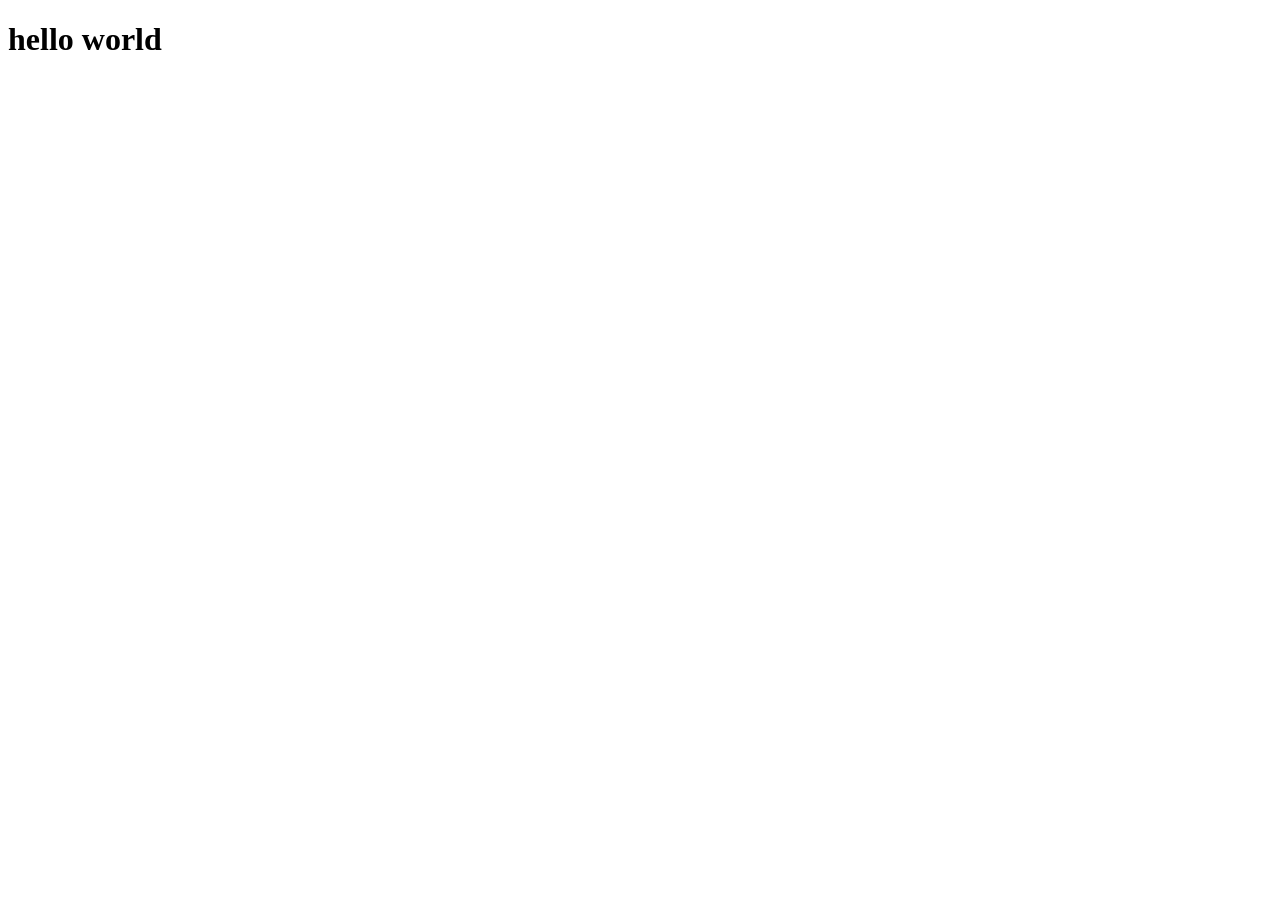
==== hello.html @ 12819262 "commit" ====
<!DOCTYPE html>
<html lang="en">
<head>
    <meta charset="UTF-8">
    <meta name="viewport" content="width=device-width, initial-scale=1.0">
    <title>Document</title>
</head>
<body>
    <h1> hello world</h1>
    
</body>
</html>
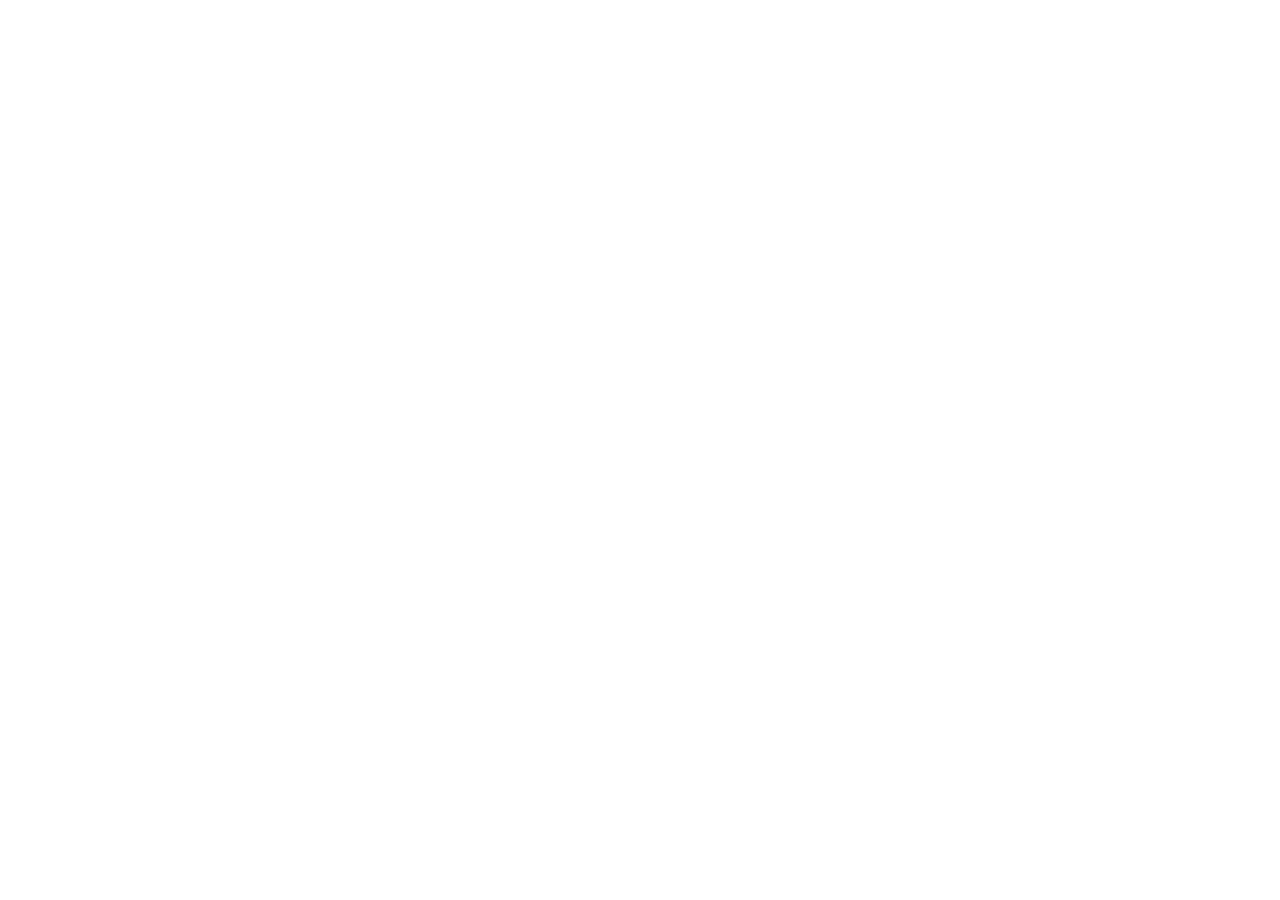
==== commit 1acb1f96: "commit" ====
--- a/hello.html
+++ b/hello.html
@@ -6,7 +6,9 @@
     <title>Document</title>
 </head>
 <body>
-    <h1> hello world</h1>
+    <div>
+        <div
+    </div>
     
 </body>
 </html>
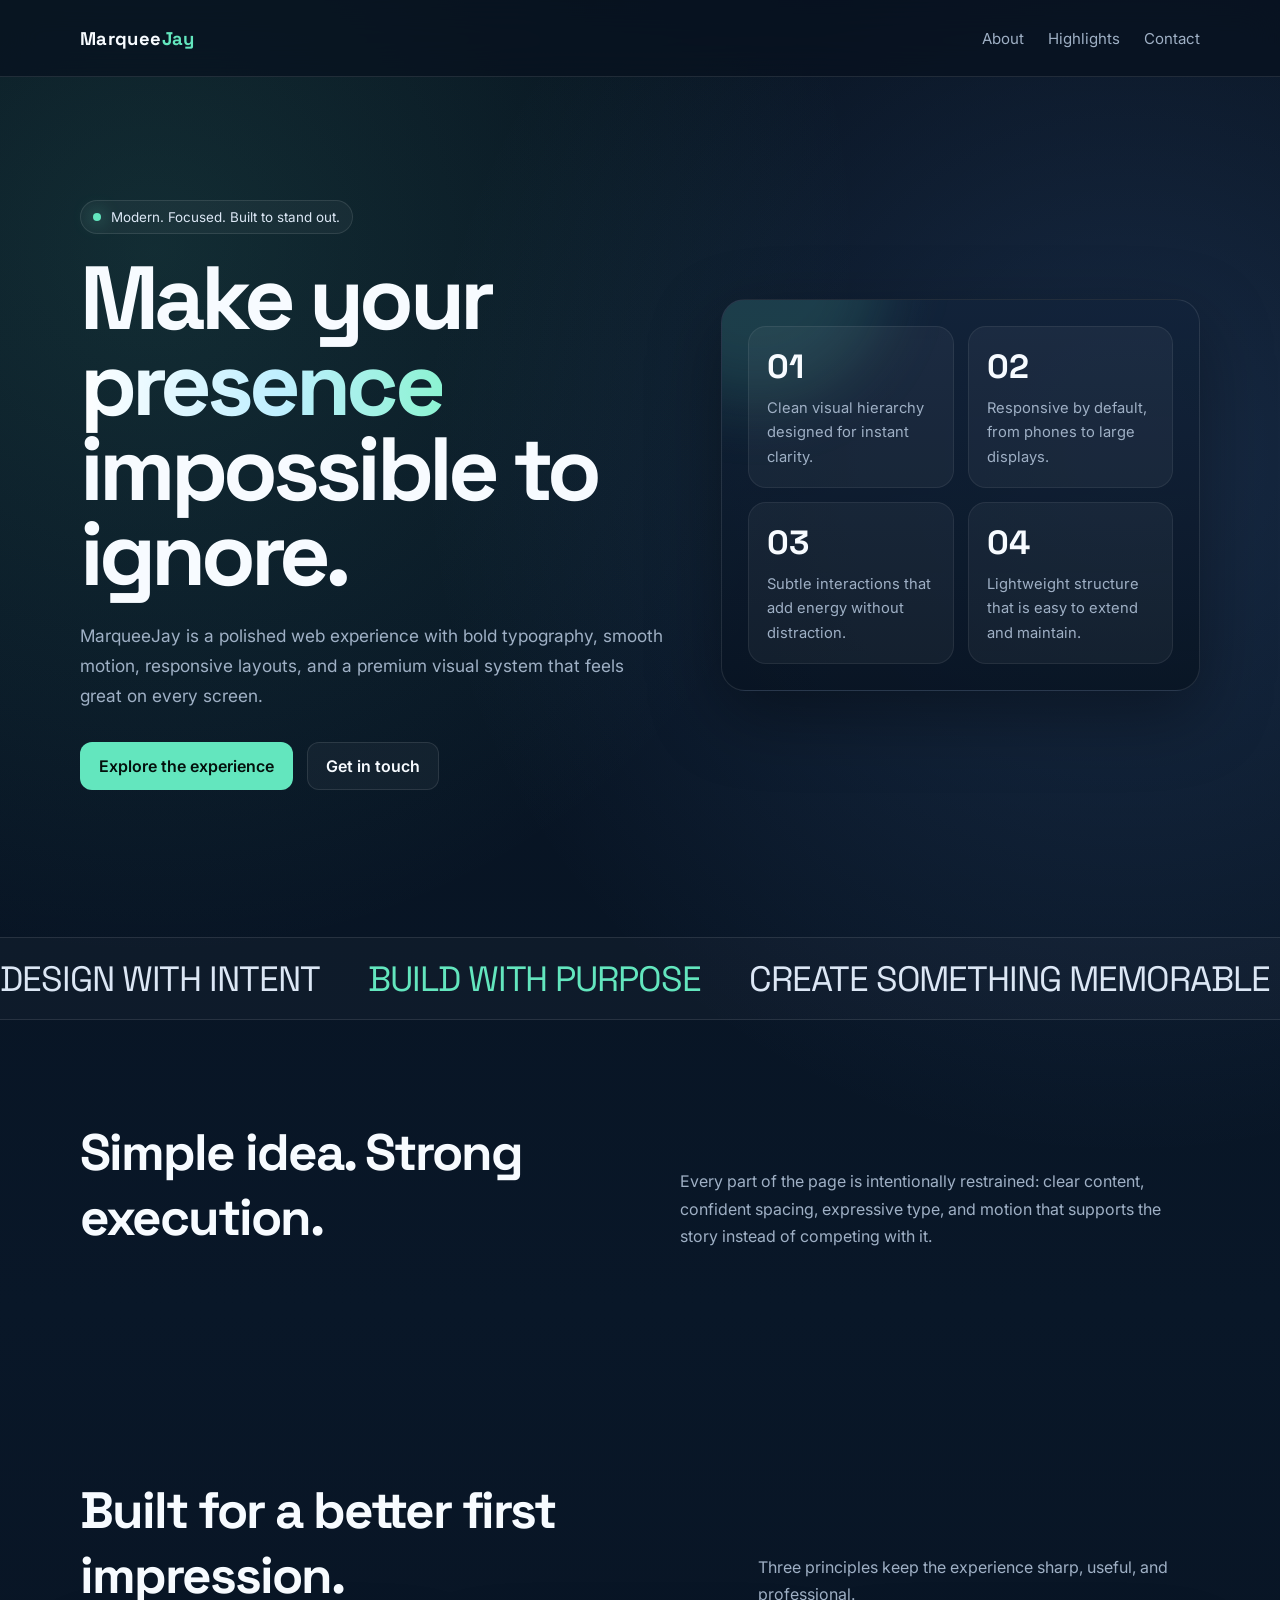
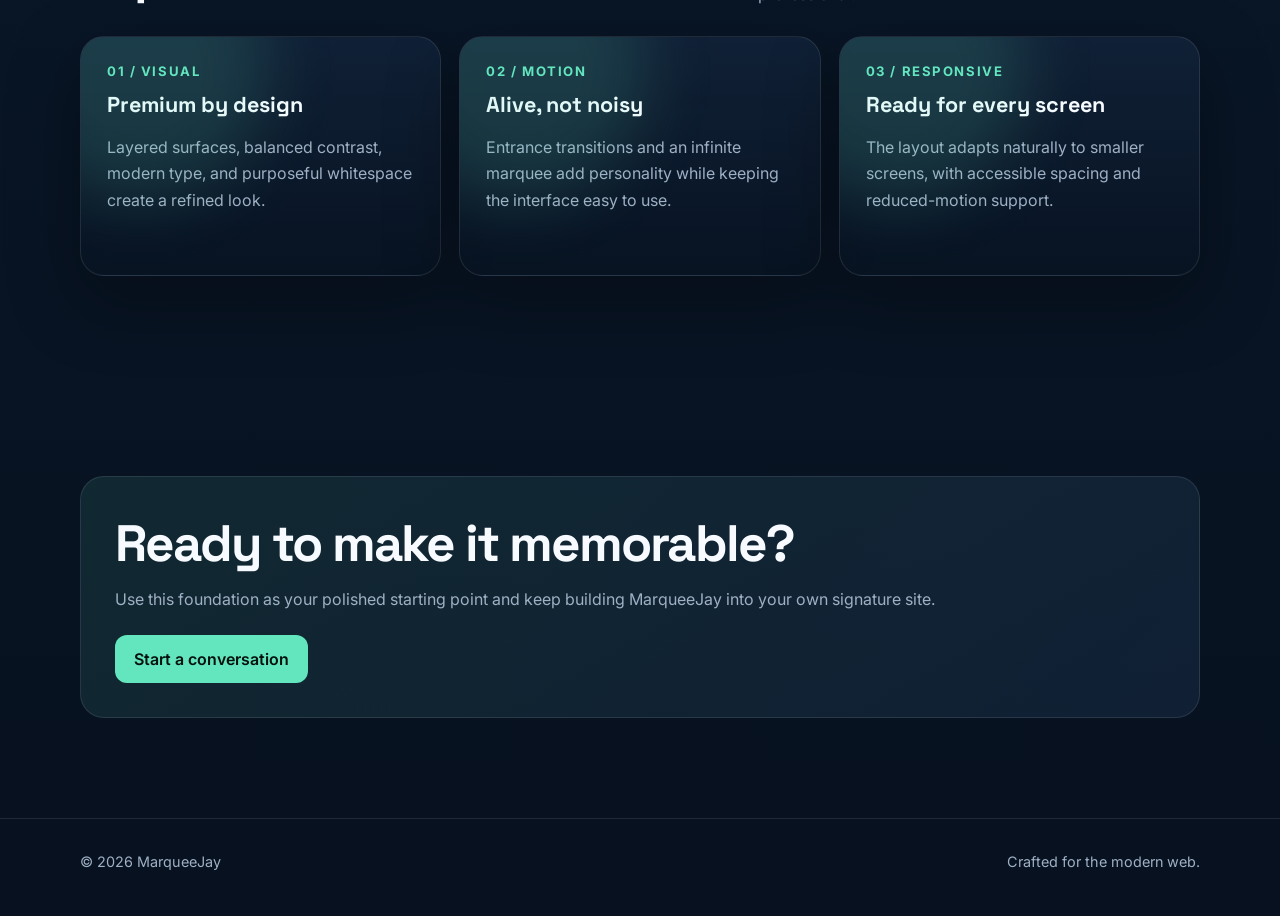
==== commit c1854fa5: "Transform MarqueeJay into a professional landing page" ====
--- a/hello.html
+++ b/hello.html
@@ -3,12 +3,126 @@
 <head>
     <meta charset="UTF-8">
     <meta name="viewport" content="width=device-width, initial-scale=1.0">
-    <title>Document</title>
+    <meta name="description" content="MarqueeJay — a clean, modern showcase built for the web.">
+    <title>MarqueeJay — Modern Web Showcase</title>
+    <link rel="stylesheet" href="style.css">
 </head>
 <body>
-    <div>
-        <div
-    </div>
-    
+    <header class="nav">
+        <div class="container nav-inner">
+            <a class="brand" href="#top">Marquee<span>Jay</span></a>
+            <nav class="nav-links" aria-label="Main navigation">
+                <a href="#about">About</a>
+                <a href="#features">Highlights</a>
+                <a href="#contact">Contact</a>
+            </nav>
+        </div>
+    </header>
+
+    <main id="top">
+        <section class="hero">
+            <div class="container hero-grid">
+                <div>
+                    <div class="eyebrow reveal">Modern. Focused. Built to stand out.</div>
+                    <h1 class="reveal delay-1">Make your <span>presence</span> impossible to ignore.</h1>
+                    <p class="hero-copy reveal delay-2">
+                        MarqueeJay is a polished web experience with bold typography, smooth motion,
+                        responsive layouts, and a premium visual system that feels great on every screen.
+                    </p>
+                    <div class="actions reveal delay-2">
+                        <a class="btn btn-primary" href="#features">Explore the experience</a>
+                        <a class="btn btn-secondary" href="#contact">Get in touch</a>
+                    </div>
+                </div>
+
+                <div class="card reveal delay-2" aria-label="Project highlights">
+                    <div class="card-grid">
+                        <article class="metric">
+                            <strong>01</strong>
+                            <p>Clean visual hierarchy designed for instant clarity.</p>
+                        </article>
+                        <article class="metric">
+                            <strong>02</strong>
+                            <p>Responsive by default, from phones to large displays.</p>
+                        </article>
+                        <article class="metric">
+                            <strong>03</strong>
+                            <p>Subtle interactions that add energy without distraction.</p>
+                        </article>
+                        <article class="metric">
+                            <strong>04</strong>
+                            <p>Lightweight structure that is easy to extend and maintain.</p>
+                        </article>
+                    </div>
+                </div>
+            </div>
+        </section>
+
+        <div class="marquee-wrap" aria-hidden="true">
+            <div class="marquee">
+                <span>DESIGN WITH INTENT</span>
+                <span>BUILD WITH PURPOSE</span>
+                <span>CREATE SOMETHING MEMORABLE</span>
+                <span>DESIGN WITH INTENT</span>
+                <span>BUILD WITH PURPOSE</span>
+                <span>CREATE SOMETHING MEMORABLE</span>
+            </div>
+        </div>
+
+        <section class="section" id="about">
+            <div class="container">
+                <div class="section-head">
+                    <h2>Simple idea. Strong execution.</h2>
+                    <p>
+                        Every part of the page is intentionally restrained: clear content, confident spacing,
+                        expressive type, and motion that supports the story instead of competing with it.
+                    </p>
+                </div>
+            </div>
+        </section>
+
+        <section class="section" id="features">
+            <div class="container">
+                <div class="section-head">
+                    <h2>Built for a better first impression.</h2>
+                    <p>Three principles keep the experience sharp, useful, and professional.</p>
+                </div>
+                <div class="showcase">
+                    <article class="card">
+                        <div class="card-kicker">01 / Visual</div>
+                        <h3>Premium by design</h3>
+                        <p>Layered surfaces, balanced contrast, modern type, and purposeful whitespace create a refined look.</p>
+                    </article>
+                    <article class="card">
+                        <div class="card-kicker">02 / Motion</div>
+                        <h3>Alive, not noisy</h3>
+                        <p>Entrance transitions and an infinite marquee add personality while keeping the interface easy to use.</p>
+                    </article>
+                    <article class="card">
+                        <div class="card-kicker">03 / Responsive</div>
+                        <h3>Ready for every screen</h3>
+                        <p>The layout adapts naturally to smaller screens, with accessible spacing and reduced-motion support.</p>
+                    </article>
+                </div>
+            </div>
+        </section>
+
+        <section class="section" id="contact">
+            <div class="container">
+                <div class="cta">
+                    <h2>Ready to make it memorable?</h2>
+                    <p>Use this foundation as your polished starting point and keep building MarqueeJay into your own signature site.</p>
+                    <a class="btn btn-primary" href="mailto:hello@marqueejay.dev">Start a conversation</a>
+                </div>
+            </div>
+        </section>
+    </main>
+
+    <footer class="footer">
+        <div class="container footer-inner">
+            <span>© 2026 MarqueeJay</span>
+            <span>Crafted for the modern web.</span>
+        </div>
+    </footer>
 </body>
-</html>+</html>
--- a/style.css
+++ b/style.css
@@ -0,0 +1,337 @@
+@import url('https://fonts.googleapis.com/css2?family=Inter:wght@400;500;600;700;800&family=Space+Grotesk:wght@500;600;700&display=swap');
+
+:root {
+  --bg: #07111f;
+  --bg-soft: #0d1b2e;
+  --surface: rgba(16, 31, 52, 0.72);
+  --surface-strong: #10233b;
+  --text: #f7fbff;
+  --muted: #9fb0c5;
+  --line: rgba(255,255,255,.10);
+  --accent: #63e6be;
+  --accent-2: #6ea8fe;
+  --shadow: 0 24px 70px rgba(0,0,0,.35);
+}
+
+* { box-sizing: border-box; }
+html { scroll-behavior: smooth; }
+body {
+  margin: 0;
+  min-height: 100vh;
+  color: var(--text);
+  background:
+    radial-gradient(circle at 12% 10%, rgba(99,230,190,.13), transparent 28%),
+    radial-gradient(circle at 88% 18%, rgba(110,168,254,.16), transparent 30%),
+    linear-gradient(180deg, #06101d 0%, #091728 52%, #07111f 100%);
+  font-family: 'Inter', sans-serif;
+}
+
+a { color: inherit; text-decoration: none; }
+
+.container {
+  width: min(1120px, calc(100% - 40px));
+  margin: 0 auto;
+}
+
+.nav {
+  position: sticky;
+  top: 0;
+  z-index: 10;
+  backdrop-filter: blur(18px);
+  background: rgba(7,17,31,.72);
+  border-bottom: 1px solid var(--line);
+}
+
+.nav-inner {
+  height: 76px;
+  display: flex;
+  align-items: center;
+  justify-content: space-between;
+  gap: 24px;
+}
+
+.brand {
+  font-family: 'Space Grotesk', sans-serif;
+  font-size: 1.15rem;
+  font-weight: 700;
+  letter-spacing: .02em;
+}
+
+.brand span { color: var(--accent); }
+
+.nav-links {
+  display: flex;
+  gap: 24px;
+  color: var(--muted);
+  font-size: .94rem;
+}
+
+.nav-links a { transition: color .2s ease; }
+.nav-links a:hover { color: var(--text); }
+
+.hero {
+  min-height: calc(100vh - 76px);
+  display: grid;
+  place-items: center;
+  padding: 84px 0 72px;
+}
+
+.hero-grid {
+  display: grid;
+  grid-template-columns: 1.1fr .9fr;
+  gap: 56px;
+  align-items: center;
+}
+
+.eyebrow {
+  display: inline-flex;
+  align-items: center;
+  gap: 10px;
+  padding: 8px 12px;
+  border: 1px solid var(--line);
+  border-radius: 999px;
+  background: rgba(255,255,255,.04);
+  color: #dce7f5;
+  font-size: .84rem;
+  margin-bottom: 22px;
+}
+
+.eyebrow::before {
+  content: '';
+  width: 8px;
+  height: 8px;
+  border-radius: 50%;
+  background: var(--accent);
+  box-shadow: 0 0 18px rgba(99,230,190,.8);
+}
+
+h1 {
+  margin: 0;
+  max-width: 720px;
+  font-family: 'Space Grotesk', sans-serif;
+  font-size: clamp(3.1rem, 7vw, 6.5rem);
+  line-height: .95;
+  letter-spacing: -.055em;
+}
+
+h1 span {
+  background: linear-gradient(90deg, #ffffff, #bfefff 55%, #8cf3d2);
+  -webkit-background-clip: text;
+  background-clip: text;
+  color: transparent;
+}
+
+.hero-copy {
+  max-width: 650px;
+  margin: 24px 0 30px;
+  color: var(--muted);
+  font-size: 1.08rem;
+  line-height: 1.75;
+}
+
+.actions {
+  display: flex;
+  flex-wrap: wrap;
+  gap: 14px;
+}
+
+.btn {
+  display: inline-flex;
+  align-items: center;
+  justify-content: center;
+  min-height: 48px;
+  padding: 0 18px;
+  border-radius: 12px;
+  border: 1px solid var(--line);
+  font-weight: 600;
+  transition: transform .2s ease, border-color .2s ease, background .2s ease;
+}
+
+.btn:hover {
+  transform: translateY(-2px);
+  border-color: rgba(255,255,255,.22);
+}
+
+.btn-primary {
+  color: #04110d;
+  background: var(--accent);
+  border-color: transparent;
+}
+
+.btn-secondary { background: rgba(255,255,255,.04); }
+
+.card {
+  position: relative;
+  padding: 26px;
+  border: 1px solid var(--line);
+  border-radius: 24px;
+  background: linear-gradient(180deg, rgba(18,35,58,.82), rgba(8,19,33,.8));
+  box-shadow: var(--shadow);
+  overflow: hidden;
+}
+
+.card::before {
+  content: '';
+  position: absolute;
+  inset: -40% auto auto -20%;
+  width: 260px;
+  height: 260px;
+  background: rgba(99,230,190,.14);
+  border-radius: 50%;
+  filter: blur(32px);
+}
+
+.card-grid {
+  display: grid;
+  grid-template-columns: repeat(2, 1fr);
+  gap: 14px;
+}
+
+.metric {
+  position: relative;
+  min-height: 140px;
+  padding: 18px;
+  border-radius: 18px;
+  background: rgba(255,255,255,.045);
+  border: 1px solid rgba(255,255,255,.07);
+}
+
+.metric strong {
+  display: block;
+  margin-bottom: 8px;
+  font-family: 'Space Grotesk', sans-serif;
+  font-size: 2.1rem;
+}
+
+.metric p {
+  margin: 0;
+  color: var(--muted);
+  line-height: 1.5;
+  font-size: .92rem;
+}
+
+.section { padding: 100px 0; }
+
+.section-head {
+  display: flex;
+  align-items: end;
+  justify-content: space-between;
+  gap: 30px;
+  margin-bottom: 28px;
+}
+
+.section h2 {
+  margin: 0;
+  font-family: 'Space Grotesk', sans-serif;
+  font-size: clamp(2rem, 4vw, 3.4rem);
+  letter-spacing: -.04em;
+}
+
+.section-head p {
+  max-width: 520px;
+  margin: 0;
+  color: var(--muted);
+  line-height: 1.7;
+}
+
+.showcase {
+  display: grid;
+  grid-template-columns: repeat(3, 1fr);
+  gap: 18px;
+}
+
+.showcase .card { min-height: 240px; }
+
+.card-kicker {
+  color: var(--accent);
+  font-size: .82rem;
+  font-weight: 700;
+  text-transform: uppercase;
+  letter-spacing: .12em;
+}
+
+.card h3 {
+  margin: 12px 0 10px;
+  font-family: 'Space Grotesk', sans-serif;
+  font-size: 1.35rem;
+}
+
+.card p { color: var(--muted); line-height: 1.65; }
+
+.marquee-wrap {
+  margin-top: 36px;
+  overflow: hidden;
+  border-top: 1px solid var(--line);
+  border-bottom: 1px solid var(--line);
+  background: rgba(255,255,255,.025);
+}
+
+.marquee {
+  display: flex;
+  width: max-content;
+  padding: 18px 0;
+  animation: scroll 18s linear infinite;
+}
+
+.marquee span {
+  margin-right: 48px;
+  font-family: 'Space Grotesk', sans-serif;
+  font-size: clamp(1.4rem, 3vw, 2.2rem);
+  letter-spacing: -.03em;
+  color: #dce7f5;
+}
+
+.marquee span:nth-child(even) { color: var(--accent); }
+
+.cta {
+  padding: 34px;
+  border: 1px solid var(--line);
+  border-radius: 24px;
+  background: linear-gradient(135deg, rgba(99,230,190,.10), rgba(110,168,254,.09));
+}
+
+.cta h2 { margin-bottom: 10px; }
+.cta p { color: var(--muted); margin: 0 0 22px; line-height: 1.7; }
+
+.footer {
+  padding: 34px 0 46px;
+  border-top: 1px solid var(--line);
+  color: var(--muted);
+  font-size: .9rem;
+}
+
+.footer-inner { display: flex; justify-content: space-between; gap: 20px; }
+
+.reveal { animation: reveal .8s ease both; }
+.delay-1 { animation-delay: .12s; }
+.delay-2 { animation-delay: .24s; }
+
+@keyframes reveal {
+  from { opacity: 0; transform: translateY(18px); }
+  to { opacity: 1; transform: translateY(0); }
+}
+
+@keyframes scroll {
+  from { transform: translateX(0); }
+  to { transform: translateX(-50%); }
+}
+
+@media (max-width: 900px) {
+  .hero-grid { grid-template-columns: 1fr; }
+  .showcase { grid-template-columns: 1fr; }
+  .nav-links { display: none; }
+}
+
+@media (max-width: 620px) {
+  .container { width: min(100% - 28px, 1120px); }
+  .hero { padding-top: 56px; }
+  .card-grid { grid-template-columns: 1fr; }
+  .section { padding: 70px 0; }
+  .section-head, .footer-inner { flex-direction: column; align-items: flex-start; }
+  h1 { font-size: clamp(2.8rem, 16vw, 4.5rem); }
+}
+
+@media (prefers-reduced-motion: reduce) {
+  html { scroll-behavior: auto; }
+  *, *::before, *::after { animation-duration: .01ms !important; animation-iteration-count: 1 !important; transition-duration: .01ms !important; }
+}
